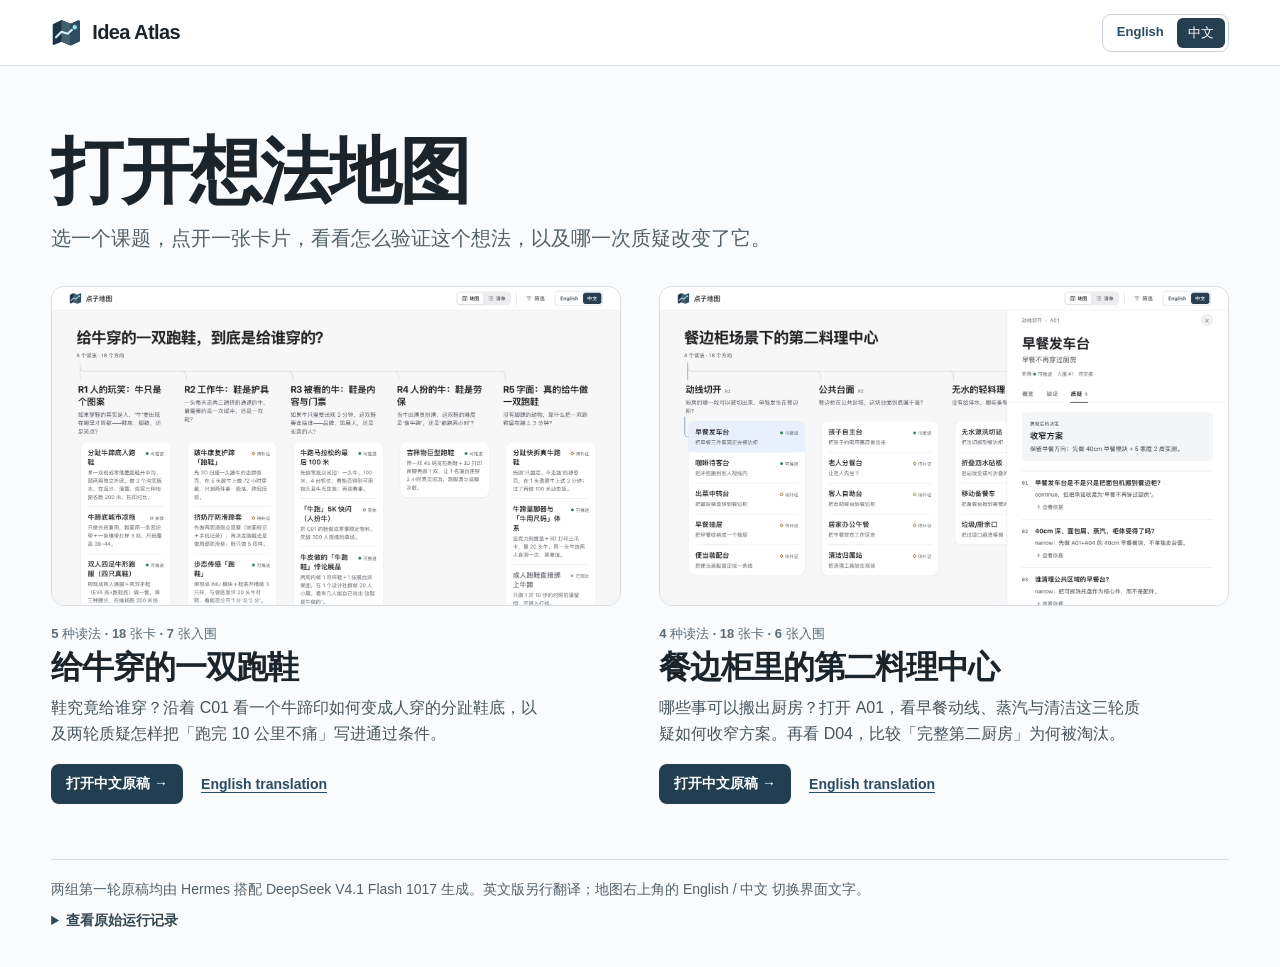
==== docs/zh.html @ 5a2b8811 "Release Idea Atlas 1.0.0 with bilingual demos and installation guides" ====
<!doctype html>
<html lang="zh-CN">
<head><meta charset="utf-8"><meta name="viewport" content="width=device-width, initial-scale=1"><meta name="color-scheme" content="light">
<title>打开想法地图 · Idea Atlas</title><meta name="description" content="选一个课题，点开一张卡片，看看怎么验证这个想法，以及哪一次质疑改变了它。">
<link rel="icon" href="media/atlas.svg" type="image/svg+xml"><link rel="stylesheet" href="media/demo.css">
<link rel="alternate" hreflang="en" href="index.html"><link rel="alternate" hreflang="zh-CN" href="zh.html"></head>
<body><header><div class="bar"><span class="brand"><img src="media/atlas.svg" alt="" width="31" height="31">Idea Atlas</span>
<nav class="languages" aria-label="页面语言"><a lang="en" href="index.html">English</a><a lang="zh-CN" href="zh.html" aria-current="page">中文</a></nav></div></header>
<main><section class="intro"><h1>打开想法地图</h1><p>选一个课题，点开一张卡片，看看怎么验证这个想法，以及哪一次质疑改变了它。</p></section>
<div class="cases"><article class="case">
  <a class="preview" href="cow-shoes/zh.html" aria-label="给牛穿的一双跑鞋 · 中文原稿"><img src="media/cow-shoes-zh.png" alt="牛跑鞋地图的五条分支及其方向卡片" width="1400" height="880"></a>
  <p class="meta">5 种读法 · 18 张卡 · 7 张入围</p><h2>给牛穿的一双跑鞋</h2><p class="copy">鞋究竟给谁穿？沿着 C01 看一个牛蹄印如何变成人穿的分趾鞋底，以及两轮质疑怎样把「跑完 10 公里不痛」写进通过条件。</p>
  <div class="actions"><a class="primary" href="cow-shoes/zh.html">打开中文原稿 <span aria-hidden="true">→</span></a><a class="secondary" lang="en" href="cow-shoes/en.html">English translation</a></div>
</article>
<article class="case">
  <a class="preview" href="sideboard/zh.html" aria-label="餐边柜里的第二料理中心 · 中文原稿"><img src="media/sideboard-zh.png" alt="餐边柜地图中 A01 打开的质疑页签" width="1400" height="880"></a>
  <p class="meta">4 种读法 · 18 张卡 · 6 张入围</p><h2>餐边柜里的第二料理中心</h2><p class="copy">哪些事可以搬出厨房？打开 A01，看早餐动线、蒸汽与清洁这三轮质疑如何收窄方案。再看 D04，比较「完整第二厨房」为何被淘汰。</p>
  <div class="actions"><a class="primary" href="sideboard/zh.html">打开中文原稿 <span aria-hidden="true">→</span></a><a class="secondary" lang="en" href="sideboard/en.html">English translation</a></div>
</article></div>
<footer><p>两组第一轮原稿均由 Hermes 搭配 DeepSeek V4.1 Flash 1017 生成。英文版另行翻译；地图右上角的 English / 中文 切换界面文字。</p><details><summary>查看原始运行记录</summary><p>牛跑鞋出自 0.14.1 的独立 worker。该轮归档时移除了未声明的 lens 引用，并将交接清单收至前三张。 餐边柜出自 0.13.0 的当前对话。两张地图均使用 1.0.0 前端，两轮都没有提供外部证据，卡片中的测试是待执行的计划。</p><p><a href="cow-shoes/zh.json">牛跑鞋原稿 JSON</a> · <a href="sideboard/zh.json">餐边柜原稿 JSON</a></p></details></footer></main></body></html>
---- docs/media/demo.css ----
:root {
  color-scheme: light;
  font-family: -apple-system, BlinkMacSystemFont, "Segoe UI", "PingFang SC", sans-serif;
  color: #1b242b;
  background: #fafbfc;
  -webkit-font-smoothing: antialiased;
}
* { box-sizing: border-box; }
body { margin: 0; }
a { color: #274c64; text-underline-offset: .23em; }
a:focus-visible, summary:focus-visible { outline: 3px solid #1677ba; outline-offset: 4px; }
header { border-bottom: 1px solid #dce1e5; background: #fff; }
.bar, main { width: min(1280px, calc(100% - clamp(36px, 8vw, 120px))); margin: 0 auto; }
.bar { min-height: 65px; display: flex; justify-content: space-between; align-items: center; gap: 20px; }
.brand { display: inline-flex; align-items: center; gap: 10px; font-weight: 670; letter-spacing: -.03em; font-size: 20px; }
.brand img { width: 31px; height: 31px; }
.languages { display: inline-flex; border: 1px solid #cad3d9; padding: 3px; border-radius: 9px; gap: 2px; }
.languages a { font-size: 13px; font-weight: 570; padding: 6px 11px; border-radius: 6px; text-decoration: none; }
.languages a[aria-current] { color: white; background: #253e50; }
.languages a:not([aria-current]):hover { background: #eff3f6; }
.intro { padding: clamp(36px, 5.2vw, 70px) 0 32px; }
h1, h2, p { margin: 0; }
h1 { font-size: clamp(37px, 5.6vw, 74px); line-height: 1.07; letter-spacing: -.055em; font-weight: 680; }
.intro p { color: #52616a; max-width: 750px; font-size: clamp(16px, 1.55vw, 21px); line-height: 1.55; margin-top: 14px; }
.cases { display: grid; grid-template-columns: repeat(2, minmax(0, 1fr)); gap: clamp(18px, 3vw, 40px); }
.case { display: flex; flex-direction: column; min-width: 0; }
.preview { display: block; overflow: hidden; aspect-ratio: 1.78; border: 1px solid #d5dde2; border-radius: 13px; background: #f6f7f8; }
.preview img { display: block; width: 100%; height: 100%; object-fit: cover; object-position: center top; }
.meta { margin: 19px 0 6px; color: #596b76; font-size: 13px; font-weight: 575; }
h2 { font-size: clamp(23px, 2.5vw, 35px); line-height: 1.16; letter-spacing: -.04em; }
.copy { color: #46545c; margin-top: 9px; line-height: 1.6; font-size: 16px; max-width: 55ch; }
.actions { margin-top: auto; padding-top: 18px; display: flex; flex-wrap: wrap; align-items: center; gap: 10px 18px; }
.primary { background: #223f52; color: white; font-size: 14px; font-weight: 620; border-radius: 8px; padding: 11px 15px; text-decoration: none; }
.primary:hover { background: #305670; }
.secondary { font-size: 14px; font-weight: 550; }
footer { margin: clamp(35px, 4.3vw, 64px) 0 36px; border-top: 1px solid #d8dfe3; padding-top: 18px; color: #53616b; font-size: 14px; line-height: 1.6; }
footer p { margin-bottom: 8px; }
summary { cursor: pointer; font-weight: 600; color: #314852; }
details[open] summary { margin-bottom: 9px; }
details p { max-width: 91ch; }
:lang(zh-CN) h1, :lang(zh-CN) h2 { letter-spacing: -.035em; }
@media (max-width: 730px) {
  .bar { min-height: 58px; }
  .cases { grid-template-columns: minmax(0, 1fr); gap: 35px; }
  .intro { padding-bottom: 24px; }
  .meta { margin-top: 13px; }
  .actions { padding-top: 12px; }
}
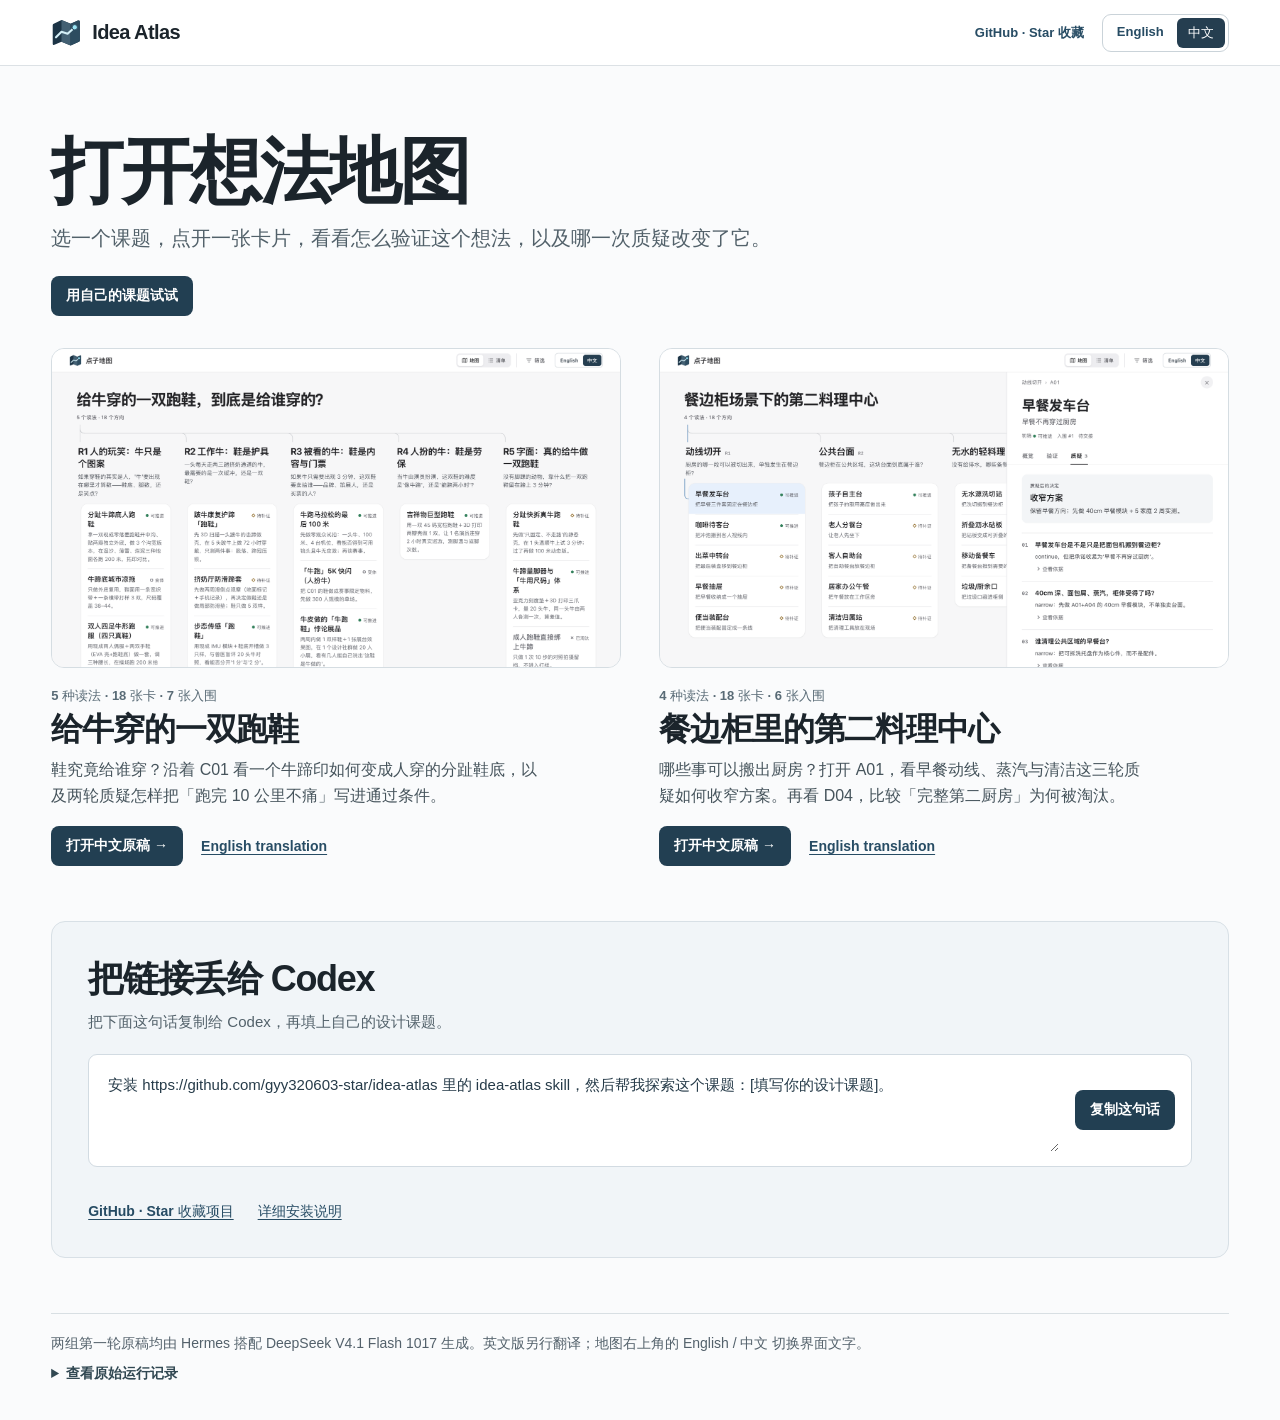
==== commit e1bca636: "Connect the demo to Codex installation and GitHub discovery" ====
--- a/docs/zh.html
+++ b/docs/zh.html
@@ -5,8 +5,8 @@
 <link rel="icon" href="media/atlas.svg" type="image/svg+xml"><link rel="stylesheet" href="media/demo.css">
 <link rel="alternate" hreflang="en" href="index.html"><link rel="alternate" hreflang="zh-CN" href="zh.html"></head>
 <body><header><div class="bar"><span class="brand"><img src="media/atlas.svg" alt="" width="31" height="31">Idea Atlas</span>
-<nav class="languages" aria-label="页面语言"><a lang="en" href="index.html">English</a><a lang="zh-CN" href="zh.html" aria-current="page">中文</a></nav></div></header>
-<main><section class="intro"><h1>打开想法地图</h1><p>选一个课题，点开一张卡片，看看怎么验证这个想法，以及哪一次质疑改变了它。</p></section>
+<div class="header-actions"><a class="github-link" href="https://github.com/gyy320603-star/idea-atlas">GitHub · Star 收藏</a><nav class="languages" aria-label="页面语言"><a lang="en" href="index.html">English</a><a lang="zh-CN" href="zh.html" aria-current="page">中文</a></nav></div></div></header>
+<main><section class="intro"><h1>打开想法地图</h1><p>选一个课题，点开一张卡片，看看怎么验证这个想法，以及哪一次质疑改变了它。</p><div class="intro-actions"><a class="primary" href="#use-your-brief">用自己的课题试试</a></div></section>
 <div class="cases"><article class="case">
   <a class="preview" href="cow-shoes/zh.html" aria-label="给牛穿的一双跑鞋 · 中文原稿"><img src="media/cow-shoes-zh.png" alt="牛跑鞋地图的五条分支及其方向卡片" width="1400" height="880"></a>
   <p class="meta">5 种读法 · 18 张卡 · 7 张入围</p><h2>给牛穿的一双跑鞋</h2><p class="copy">鞋究竟给谁穿？沿着 C01 看一个牛蹄印如何变成人穿的分趾鞋底，以及两轮质疑怎样把「跑完 10 公里不痛」写进通过条件。</p>
@@ -17,4 +17,12 @@
   <p class="meta">4 种读法 · 18 张卡 · 6 张入围</p><h2>餐边柜里的第二料理中心</h2><p class="copy">哪些事可以搬出厨房？打开 A01，看早餐动线、蒸汽与清洁这三轮质疑如何收窄方案。再看 D04，比较「完整第二厨房」为何被淘汰。</p>
   <div class="actions"><a class="primary" href="sideboard/zh.html">打开中文原稿 <span aria-hidden="true">→</span></a><a class="secondary" lang="en" href="sideboard/en.html">English translation</a></div>
 </article></div>
-<footer><p>两组第一轮原稿均由 Hermes 搭配 DeepSeek V4.1 Flash 1017 生成。英文版另行翻译；地图右上角的 English / 中文 切换界面文字。</p><details><summary>查看原始运行记录</summary><p>牛跑鞋出自 0.14.1 的独立 worker。该轮归档时移除了未声明的 lens 引用，并将交接清单收至前三张。 餐边柜出自 0.13.0 的当前对话。两张地图均使用 1.0.0 前端，两轮都没有提供外部证据，卡片中的测试是待执行的计划。</p><p><a href="cow-shoes/zh.json">牛跑鞋原稿 JSON</a> · <a href="sideboard/zh.json">餐边柜原稿 JSON</a></p></details></footer></main></body></html>
+<section class="start" id="use-your-brief" aria-labelledby="start-title" tabindex="-1">
+<h2 id="start-title">把链接丢给 Codex</h2>
+<p>把下面这句话复制给 Codex，再填上自己的设计课题。</p>
+<div class="prompt-box"><textarea id="install-prompt" readonly rows="3" aria-label="发给 Codex 的安装提示">安装 https://github.com/gyy320603-star/idea-atlas 里的 idea-atlas skill，然后帮我探索这个课题：[填写你的设计课题]。</textarea>
+<button class="primary copy-prompt" type="button" data-copy="复制这句话" data-success="已复制" data-failure="选中文字复制">复制这句话</button></div>
+<p class="copy-status" role="status" aria-live="polite" data-success="粘贴到 Codex，填上课题即可。" data-failure="请用键盘或长按菜单复制选中的文字。"></p>
+<div class="start-links"><a href="https://github.com/gyy320603-star/idea-atlas">GitHub · Star 收藏项目</a><a href="https://github.com/gyy320603-star/idea-atlas/blob/main/README.zh-CN.md#安装并试跑">详细安装说明</a></div>
+</section>
+<footer><p>两组第一轮原稿均由 Hermes 搭配 DeepSeek V4.1 Flash 1017 生成。英文版另行翻译；地图右上角的 English / 中文 切换界面文字。</p><details><summary>查看原始运行记录</summary><p>牛跑鞋出自 0.14.1 的独立 worker。该轮归档时移除了未声明的 lens 引用，并将交接清单收至前三张。 餐边柜出自 0.13.0 的当前对话。两张地图均使用 1.0.0 前端，两轮都没有提供外部证据，卡片中的测试是待执行的计划。</p><p><a href="cow-shoes/zh.json">牛跑鞋原稿 JSON</a> · <a href="sideboard/zh.json">餐边柜原稿 JSON</a></p></details></footer></main><script src="media/demo.js" defer></script></body></html>
--- a/docs/media/demo.css
+++ b/docs/media/demo.css
@@ -9,11 +9,16 @@
 body { margin: 0; }
 a { color: #274c64; text-underline-offset: .23em; }
 a:focus-visible, summary:focus-visible { outline: 3px solid #1677ba; outline-offset: 4px; }
+button:focus-visible, textarea:focus-visible { outline: 3px solid #1677ba; outline-offset: 4px; }
+button, textarea { font: inherit; }
 header { border-bottom: 1px solid #dce1e5; background: #fff; }
 .bar, main { width: min(1280px, calc(100% - clamp(36px, 8vw, 120px))); margin: 0 auto; }
 .bar { min-height: 65px; display: flex; justify-content: space-between; align-items: center; gap: 20px; }
 .brand { display: inline-flex; align-items: center; gap: 10px; font-weight: 670; letter-spacing: -.03em; font-size: 20px; }
 .brand img { width: 31px; height: 31px; }
+.header-actions { display: flex; flex-wrap: wrap; align-items: center; justify-content: flex-end; gap: 10px 18px; }
+.github-link { font-size: 13px; font-weight: 600; white-space: nowrap; text-decoration: none; }
+.github-link:hover { text-decoration: underline; }
 .languages { display: inline-flex; border: 1px solid #cad3d9; padding: 3px; border-radius: 9px; gap: 2px; }
 .languages a { font-size: 13px; font-weight: 570; padding: 6px 11px; border-radius: 6px; text-decoration: none; }
 .languages a[aria-current] { color: white; background: #253e50; }
@@ -22,6 +27,7 @@
 h1, h2, p { margin: 0; }
 h1 { font-size: clamp(37px, 5.6vw, 74px); line-height: 1.07; letter-spacing: -.055em; font-weight: 680; }
 .intro p { color: #52616a; max-width: 750px; font-size: clamp(16px, 1.55vw, 21px); line-height: 1.55; margin-top: 14px; }
+.intro-actions { display: flex; margin-top: 22px; }
 .cases { display: grid; grid-template-columns: repeat(2, minmax(0, 1fr)); gap: clamp(18px, 3vw, 40px); }
 .case { display: flex; flex-direction: column; min-width: 0; }
 .preview { display: block; overflow: hidden; aspect-ratio: 1.78; border: 1px solid #d5dde2; border-radius: 13px; background: #f6f7f8; }
@@ -32,7 +38,15 @@
 .actions { margin-top: auto; padding-top: 18px; display: flex; flex-wrap: wrap; align-items: center; gap: 10px 18px; }
 .primary { background: #223f52; color: white; font-size: 14px; font-weight: 620; border-radius: 8px; padding: 11px 15px; text-decoration: none; }
 .primary:hover { background: #305670; }
+.copy-prompt { border: 0; cursor: pointer; white-space: nowrap; }
 .secondary { font-size: 14px; font-weight: 550; }
+.start { margin-top: clamp(35px, 4.3vw, 64px); padding: clamp(20px, 3vw, 36px); border: 1px solid #d8e0e6; border-radius: 14px; background: #f1f5f8; scroll-margin-top: 20px; }
+.start h2 { font-size: clamp(24px, 3vw, 36px); }
+.start > p { margin-top: 10px; color: #52616a; font-size: 15px; line-height: 1.6; }
+.prompt-box { display: flex; align-items: center; gap: 16px; margin-top: 20px; padding: 14px 16px; border-radius: 9px; background: #fff; border: 1px solid #d2dbe2; }
+#install-prompt { display: block; flex: 1; width: 100%; min-width: 0; resize: vertical; min-height: 82px; border: 0; background: transparent; color: #263b49; font-size: 15px; line-height: 1.7; padding: 3px; }
+.start > .copy-status { min-height: 24px; margin-top: 5px; font-size: 13px; color: #315773; }
+.start-links { display: flex; flex-wrap: wrap; gap: 10px 24px; margin-top: 7px; font-size: 14px; font-weight: 550; }
 footer { margin: clamp(35px, 4.3vw, 64px) 0 36px; border-top: 1px solid #d8dfe3; padding-top: 18px; color: #53616b; font-size: 14px; line-height: 1.6; }
 footer p { margin-bottom: 8px; }
 summary { cursor: pointer; font-weight: 600; color: #314852; }
@@ -46,3 +60,12 @@
   .meta { margin-top: 13px; }
   .actions { padding-top: 12px; }
 }
+@media (max-width: 520px) {
+  .bar { align-items: flex-start; padding-block: 12px; gap: 12px; }
+  .brand { font-size: 18px; margin-top: 3px; white-space: nowrap; }
+  .header-actions { gap: 8px; }
+  .github-link { order: 1; }
+  .prompt-box { align-items: stretch; flex-direction: column; gap: 10px; padding: 12px; }
+  .copy-prompt { align-self: flex-start; }
+  #install-prompt { min-height: 128px; }
+}
